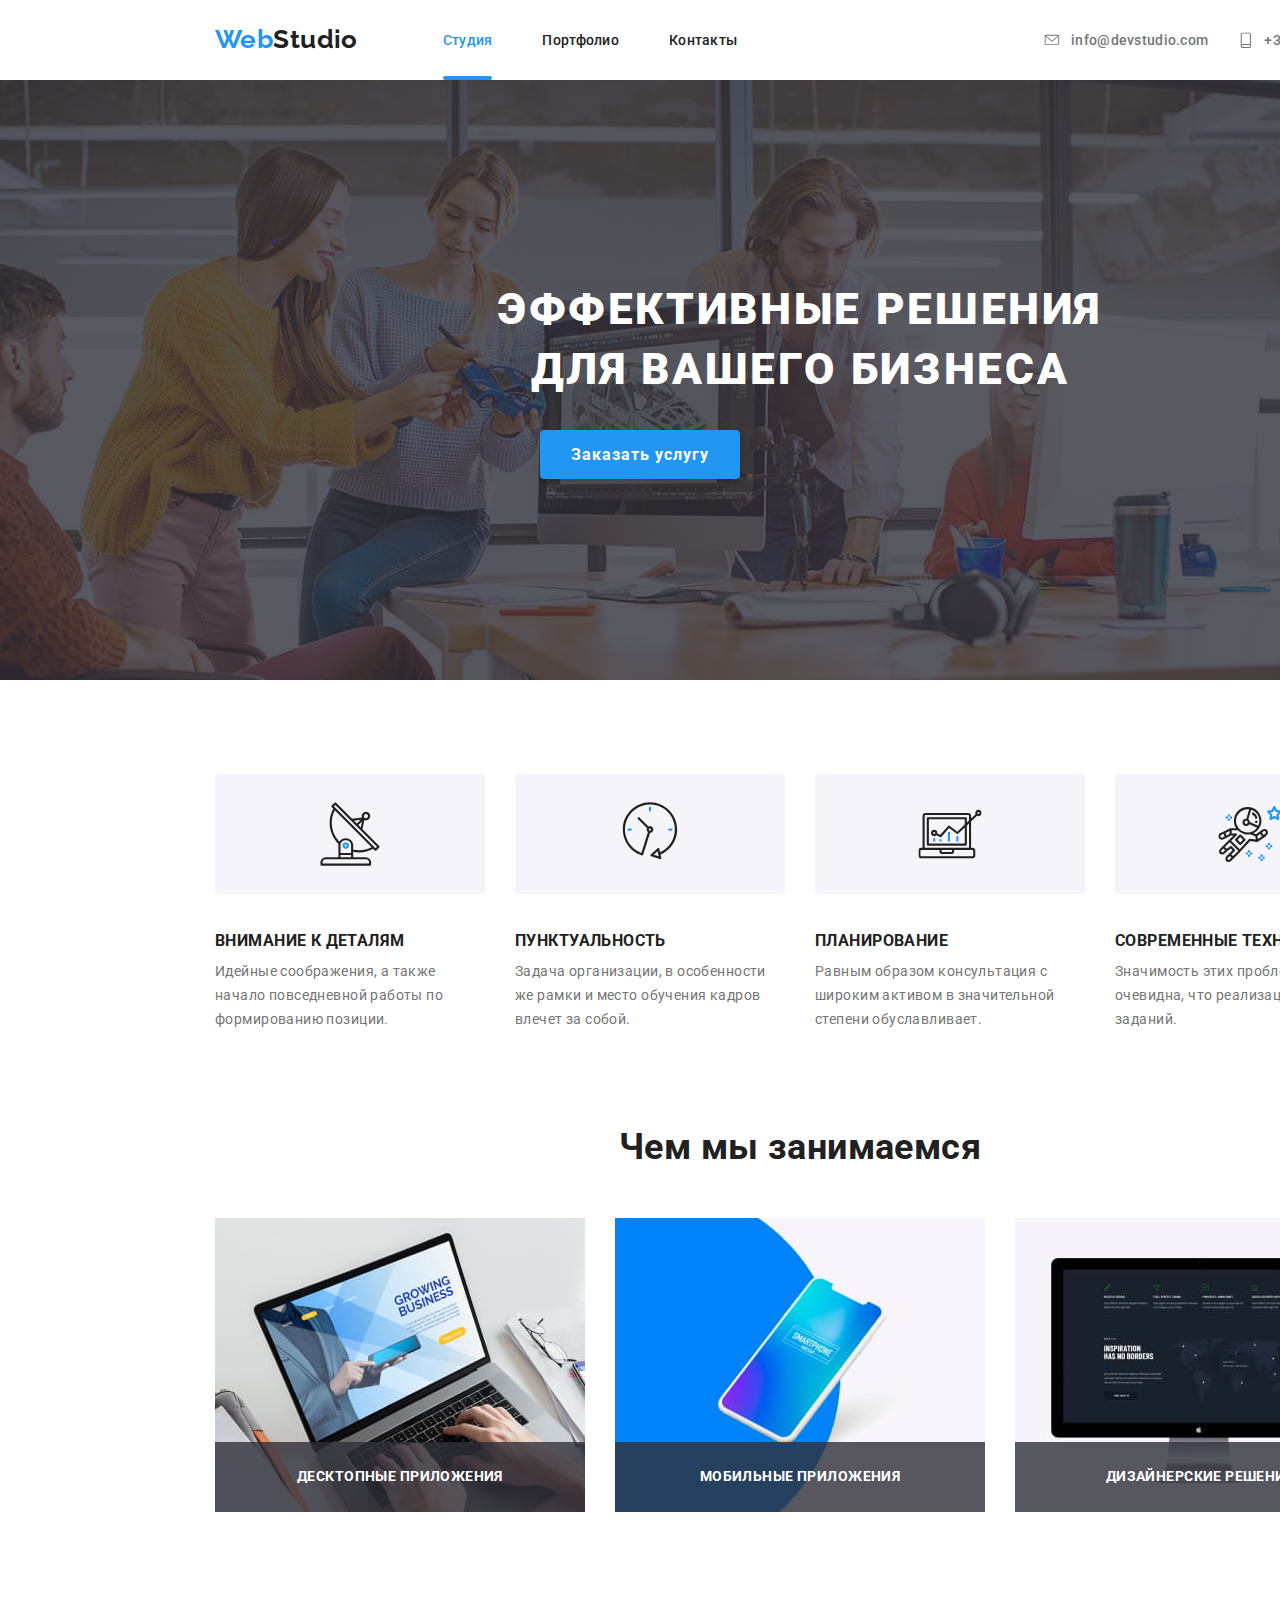
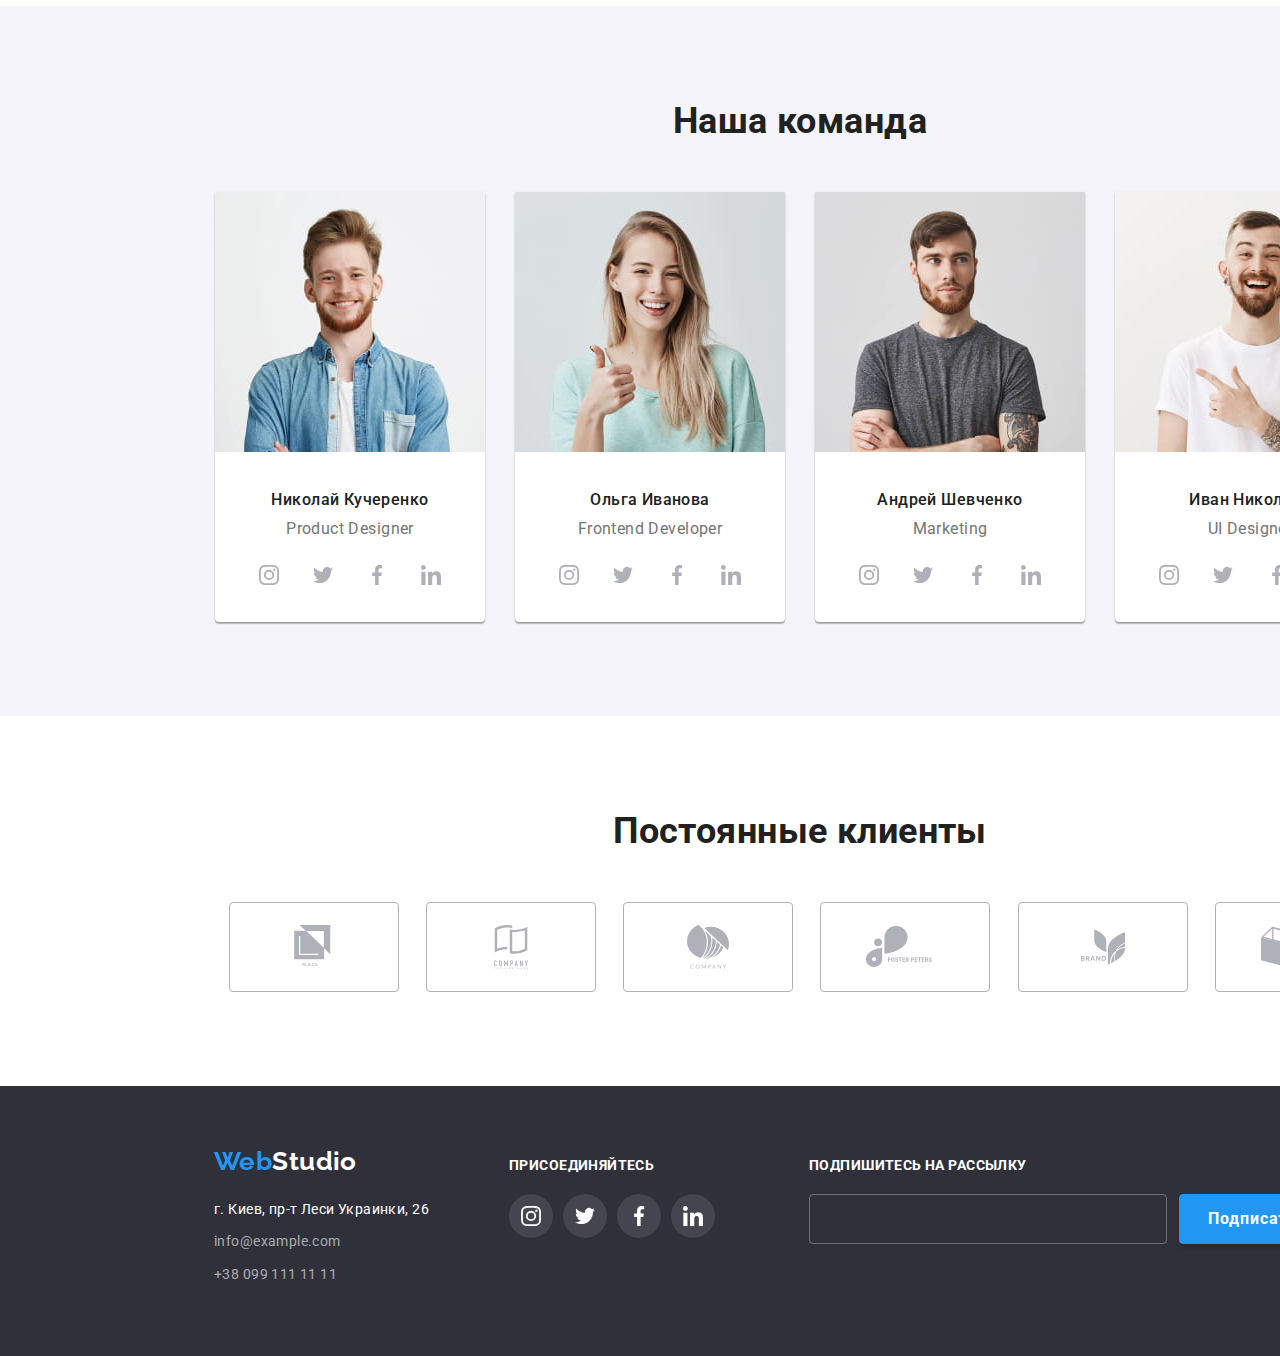
==== index.html @ ddf5b438 "Create files" ====
<!DOCTYPE html>
<html lang="ru">
  
  <head>
    <meta charset="UTF-8" />
    <meta name="viewport" content="width=device-width, initial-scale=1.0" />
    <meta name="description" content="Web development"/>
    <title>Студия</title>    
    <link href="https://fonts.googleapis.com/css2?family=Raleway:wght@400;700&family=Roboto:ital,wght@0,100;0,400;0,500;0,700;1,100;1,900&display=swap" rel="stylesheet"/> 
    <link rel="stylesheet" href="https://cdnjs.cloudflare.com/ajax/libs/modern-normalize/0.7.0/modern-normalize.min.css"/>
    <link rel="stylesheet" href="./css/styles.css"/>
  </head>
  
  <body>
    
    <!--шапка сайта-->
    <section class="section section-bott">

      <div class="conteiner head-cont">

        <header>

          <nav class="nav-flex">
            <a href="./index.html" class="logo link"><span class="web-color">Web</span>Studio</a>
            
            <ul class="nav list">
              <li class="item"><a href="./index.html" class="nav-link link current">Студия</a></li>
              <li class="item"><a href="./portfolio.html" class="nav-link link">Портфолио</a></li>
              <li class="item"><a href="./contacts.html" class="nav-link link">Контакты</a></li>
            </ul>
            
            <ul class="auth list">     

                <li class="item">                       
                  <a href="mailto:info@devstudio.com" class="auth-link link">
                    <svg class="icon-envelope" width="18px" height="16px">
                      <use href="./images/sprite.svg#icon-envelope"></use>
                    </svg> 
                    info@devstudio.com
                  </a>
                </li>
    
                <li class="item">                   
                  <a href="tel:380961111111" class="auth-link link">
                    <svg class="icon-smartphone" width="16px" height="16px">
                      <use href="./images/sprite.svg#icon-smartphone"></use>
                    </svg> 
                    +38 096 111 11 11
                  </a>
                </li>

            </ul>
          </nav>

        </header>

      </div>     
       
    </section>
    

    <!--main-->
    <main>

      <!--1st section Hero-->
      <section class="hero">

        <div class="overlay">
          <h1 class="hero-title">Эффективные решения для вашего бизнеса</h1>
          <!--нужно прописать ссылки переходов на страницы-->          
          <a href="" class="button primary">Заказать услугу</a>
          
          <!-- <img src="./images/header.jpg" alt="рабочий процесс" width="1600" height="600"> -->
        </div>
        
      </section>  

      <!--2nd section Features of work-->
      <section class="section">

        <div class="conteiner">

          <!--h2 is hidden on page-->
          <h2 class="seccion-title is-hidden">Особенности работы</h2>

          <ul class="features list">
            <li class="features-item">   
              <!-- <img class="features-img" src="./images/antenna1.svg" alt="антенна" width="70"> -->           
              <svg class="features-img" width="70">
                <use href="./images/sprite.svg#icon-antenna1"></use>
              </svg>
              <h3 class="title">Внимание к деталям</h3>
              <div class="">
                <p class="size">Идейные соображения, а также начало повседневной работы по формированию позиции.</p>
              </div>
            </li>
            
            <li class="features-item clock">    
              <!-- <img class="features-img" src="./images/clock1.svg" alt="часы" width="70"> -->          
               <svg class="features-img" width="70">
                <use href="./images/sprite.svg#icon-clock1"></use>
              </svg>
              <h3 class="title">Пунктуальность</h3>
              <p class="size">Задача организации, в особенности же рамки и место обучения кадров влечет за собой.</p>
            </li>

            <li class="features-item diagram">              
              <!-- <img class="features-img" src="./images/diagram1.svg" alt="диаграмма" width="70"> -->
              <svg class="features-img" width="70">
                <use href="./images/sprite.svg#icon-diagram1"></use>
              </svg>
              <h3 class="title">Планирование</h3>
              <p class="size">Равным образом консультация с широким активом в значительной степени обуславливает.</p>
            </li>

            <li class="features-item astronaut">              
              <!-- <img class="features-img" src="./images/astronaut1.svg" alt="астронавт" width="70"> -->
              <svg class="features-img" width="70">
                <use href="./images/sprite.svg#icon-astronaut1"></use>
              </svg>
              <h3 class="title">Современные технологии</h3>
              <p class="size">Значимость этих проблем настолько очевидна, что реализация плановых заданий.</p>
            </li>

          </ul>

        </div>
          
      </section>

      <!--3d section What are we doing -->
      <section class="section">

        <div class="conteiner">
          <h2 class="section-title">Чем мы занимаемся</h2>

          <!--нужно прописать ссылки переходов на страницы-->
          <ul class="scope list">
            <li class="scope-item scope-title"> 
              <img src="./images/desktop.jpg" alt="ноутбук" width="370"> 
              <div class="scope-title">Десктопные приложения</div> 
            </li>
            <li class="scope-item"> 
              <img src="./images/mobil.jpg" alt="смартфон" width="370">
              <div class="scope-title">Мобильные приложения</div> 
            </li>
            <li class="scope-item scope-title"> 
              <img src="./images/design.jpg" alt="монитор" width="370">
              <div class="scope-title">Дизайнерские решения</div>
            </li>
          </ul>
        </div>
                  
      </section>

      <!--4d section Our team -->
      <section class="section team-section">

        <div class="conteiner">
          <h2 class="section-title">Наша команда</h2>

          <ul class="team list">
            <li class="team-item"> 
              <img src="./images/nikolai.jpg" class="team-photo" alt="фото Николая" width="270">
              <h3 class="title">Николай Кучеренко</h3>
              <p class="profession">Product Designer</p>
              <!--нужно прописать ссылки переходов на соц. сети-->
              <ul class="social list">

                <li class="social-item">
                  <a href="" class="social-link" aria-label="ссылка на Instagram">
                    <svg width="20px" height="20px">
                      <use href="./images/sprite.svg#icon-instagram1"></use>
                    </svg>
                  </a>
                </li>
                <li class="social-item">
                  <a href="" class="social-link" aria-label="ссылка на Twitter">
                    <svg width="20px" height="20px">
                      <use href="./images/sprite.svg#icon-twitter1"></use>
                    </svg>
                  </a>
                </li>
                <li class="social-item">
                  <a href="" class="social-link" aria-label="ссылка на Facebook">
                    <svg width="20px" height="20px">
                      <use href="./images/sprite.svg#icon-facebook1"></use>
                    </svg>
                  </a>
                </li>
                <li class="social-item">
                  <a href="" class="social-link" aria-label="ссылка на Linkedin">
                    <svg width="20px" height="20px">
                      <use href="./images/sprite.svg#icon-linkedin1"></use>
                    </svg>
                  </a>
                </li> 

              </ul>            
            </li>
            
            <li class="team-item"> 
              <img src="./images/olga.jpg" class="team-photo" alt="фото Ольги" width="270">
              <h3 class="title">Ольга Иванова</h3>
              <p class="profession">Frontend Developer</p>
              <!--нужно прописать ссылки переходов на соц. сети-->
              <ul class="social list">

                <li class="social-item">
                  <a href="" class="social-link" aria-label="ссылка на Instagram">
                    <svg width="20px" height="20px">
                      <use href="./images/sprite.svg#icon-instagram1"></use>
                    </svg>
                  </a>
                </li>
                <li class="social-item">
                  <a href="" class="social-link" aria-label="ссылка на Twitter">
                    <svg width="20px" height="20px">
                      <use href="./images/sprite.svg#icon-twitter1"></use>
                    </svg>
                  </a>
                </li>
                <li class="social-item">
                  <a href="" class="social-link" aria-label="ссылка на Facebook">
                    <svg width="20px" height="20px">
                      <use href="./images/sprite.svg#icon-facebook1"></use>
                    </svg>
                  </a>
                </li>
                <li class="social-item">
                  <a href="" class="social-link" aria-label="ссылка на Linkedin">
                    <svg width="20px" height="20px">
                      <use href="./images/sprite.svg#icon-linkedin1"></use>
                    </svg>
                  </a>
                </li> 
                             
              </ul>                     
            </li>
  
            <li class="team-item"> 
              <img src="./images/andrei.jpg" class="team-photo" alt="фото Андрея" width="270">
              <h3 class="title">Андрей Шевченко</h3>
              <p class="profession">Marketing</p>
              <!--нужно прописать ссылки переходов на соц. сети-->
              <ul class="social list">

                <li class="social-item">
                  <a href="" class="social-link" aria-label="ссылка на Instagram">
                    <svg width="20px" height="20px">
                      <use href="./images/sprite.svg#icon-instagram1"></use>
                    </svg>
                  </a>
                </li>
                <li class="social-item">
                  <a href="" class="social-link" aria-label="ссылка на Twitter">
                    <svg width="20px" height="20px">
                      <use href="./images/sprite.svg#icon-twitter1"></use>
                    </svg>
                  </a>
                </li>
                <li class="social-item">
                  <a href="" class="social-link" aria-label="ссылка на Facebook">
                    <svg width="20px" height="20px">
                      <use href="./images/sprite.svg#icon-facebook1"></use>
                    </svg>
                  </a>
                </li>
                <li class="social-item">
                  <a href="" class="social-link" aria-label="ссылка на Linkedin">
                    <svg width="20px" height="20px">
                      <use href="./images/sprite.svg#icon-linkedin1"></use>
                    </svg>
                  </a>
                </li> 
                             
              </ul>                        
            </li>
  
            <li class="team-item"> 
              <img src="./images/ivan.jpg" class="team-photo" alt="фото Ивана" width="270">
              <h3 class="title">Иван Николаев</h3>
              <p class="profession">UI Designer</p>
              <!--нужно прописать ссылки переходов на соц. сети-->
              <ul class="social list">

                <li class="social-item">
                  <a href="" class="social-link" aria-label="ссылка на Instagram">
                    <svg width="20px" height="20px">
                      <use href="./images/sprite.svg#icon-instagram1"></use>
                    </svg>
                  </a>
                </li>
                <li class="social-item">
                  <a href="" class="social-link" aria-label="ссылка на Twitter">
                    <svg width="20px" height="20px">
                      <use href="./images/sprite.svg#icon-twitter1"></use>
                    </svg>
                  </a>
                </li>
                <li class="social-item">
                  <a href="" class="social-link" aria-label="ссылка на Facebook">
                    <svg width="20px" height="20px">
                      <use href="./images/sprite.svg#icon-facebook1"></use>
                    </svg>
                  </a>
                </li>
                <li class="social-item">
                  <a href="" class="social-link" aria-label="ссылка на Linkedin">
                    <svg width="20px" height="20px">
                      <use href="./images/sprite.svg#icon-linkedin1"></use>
                    </svg>
                  </a>
                </li> 
                             
              </ul>                      
            </li>
  
          </ul>
          
        </div>
        
      </section>

      <!--5th section Regular clients-->
      <section class="section section-top">

        <div class="conteiner">
          <h2 class="section-title">Постоянные клиенты</h2>
          <ul class="clients list">
            <!--нужно прописать ссылки переходов на сайты компаний-->
            <li class="clients-item">
              <a href="" >                
                <svg class="client-logo" width="50px" height="60px">
                  <use href="./images/sprite.svg#icon-client1"></use>
                </svg> 
              </a>
            </li>

            <li class="clients-item">
              <a href="" >                 
                <svg class="client-logo" width="50px" height="80px">
                  <use href="./images/sprite.svg#icon-client2"></use>
                </svg>
              </a>
            </li>

            <li class="clients-item">
              <a href="" >                 
                <svg class="client-logo" width="44px" height="48px">
                  <use href="./images/sprite.svg#icon-client3"></use>
                </svg>
              </a>
            </li>

            <li class="clients-item">
              <a href="" >                 
                <svg class="client-logo svg-size" width="125px" height="84px">
                  <use href="./images/sprite.svg#icon-client4"></use>
                </svg>
              </a>
            </li>

            <li class="clients-item">
              <a href="" >                 
                <svg class="client-logo" width="85px" height="75px">
                  <use href="./images/sprite.svg#icon-client5"></use>
                </svg>
              </a>
            </li>

            <li class="clients-item">
              <a href="" >                 
                <svg class="client-logo svg-size" width="120px" height="85px">
                  <use href="./images/sprite.svg#icon-client6"></use>
                </svg>
              </a>
            </li>

          </ul>

        </div>
        
      </section>
      
    </main>

    <!--Footer-->

    <section class="section section-footer">

      <div class="conteiner head-cont"> 

        <footer class="foot">

          <div class="logo-addr">
            <a href="./index.html" class="logo link"><span class="web-color">Web</span>Studio</a>
  
            <address> 
              <span class="addr">г. Киев, пр-т Леси Украинки, 26</span> <br>
              <a href="mailto:info@example.com" class="link">info@example.com</a> <br />
              <a href="tel:380991111111" class="link">+38 099 111 11 11</a>
            </address> 
          </div>
  
          <div>
            <b class="action-title">Присоединяйтесь</b>
            <!--нужно прописать ссылки переходов на соц. сети студии-->       
            <ul class="join list">         
              <li class="join-item">
                <a href="" class="social link" aria-label="ссылка на Instagram">
                  <svg width="20px" height="20px">                    
                    <use href="./images/sprite.svg#icon-instagram1"></use>                    
                  </svg>
                </a>
              </li>
              <li class="join-item">
                <a href="" class="link social" aria-label="ссылка на Twitter">
                  <svg width="20px" height="20px">                    
                    <use href="./images/sprite.svg#icon-twitter1"></use>                    
                  </svg>
                </a>
              </li>
              <li class="join-item">
                <a href="" class="link social" aria-label="ссылка на Facebook">
                  <svg width="20px" height="20px">                    
                    <use href="./images/sprite.svg#icon-facebook1"></use>                    
                  </svg>
                </a>
              </li>
              <li class="join-item">
                <a href="" class="link social" aria-label="ссылка на Linkedin">
                  <svg width="20px" height="20px">                    
                    <use href="./images/sprite.svg#icon-linkedin1"></use>                    
                  </svg>
                </a>
              </li>
            </ul>
          </div>
  
          <div class="sign">
            <b class="action-title">Подпишитесь на рассылку</b>
            <!--форма заполнения мейла-->            
            <div class="form-style">
              <span class="form"></span>
              <a href="" class="button secondary">Подписаться
                <svg class="button-plane" width="24px" height="24px">
                  <use href="./images/sprite.svg#icon-plane"></use>
                </svg>                
              </a>
            </div>
            
          </div>
  
        </footer>

      </div>      

    </section>
   
    <!-- <script src="./js/modal.js"></script> -->
  </body>

</html>
---- css/styles.css ----
/* цвет основного фона #FFFFFF */
/* вторичный цвет фона #F5F4FA */

/* цвет основного текста #757575 */
/* вторичный цвет текста #212121 */

/* белый #FFFFFF */
/* акцент #2196F3 */

:root {
    --primary-white-color: #FFFFFF;
    --secondary-bg-color: #F5F4FA;
    --bg-color: #2F303A;
    --title-text-color: #212121;
    --primary-text-color: #757575;
    --accent-color: #2196F3;
    --border-color: #AFB1B8;
    --cubic: cubic-bezier(0.4, 0, 0.2, 1);
}

/* подключен modern-normalize.css */
/* html {
    box-sizing: border-box;    
}

*, 
*::before, 
*::after {
    box-sizing: inherit;
} */

body {
    margin: 0;   

    background-color: var(--primary-white-color);
    color: var(--primary-text-color);

    font-family: Roboto, sans-serif;
    font-size: 14px;
    line-height: 1.7;
    letter-spacing: 0.03em;

    /* outline: 1px solid orange; */
}

/* Утилиты: сброс стилей */
.list {
    padding: 0;
    margin: 0;

    list-style: none;    
}

.link {
    text-decoration-line: none;    
}

.is-hidden {
    /* display: none; */
    position: absolute;
    width: 1px;
    height: 1px;
    margin: -1px;
    border: 0;
    padding: 0;
    clip: rect(0 0 0 0);
    overflow: hidden;
}

.size {
    padding: 0;
    margin: 0;
}

/* section */
.section {
    min-width: 1600px;
    margin-top: 0;
    margin-bottom: 0;

    padding-bottom: 94px; 
    
    margin-left: auto;
    margin-right: auto;
     
    /* background-color: lightblue; */
}

.section-bott {
    padding-bottom: 0; 
}

.section-top {
    padding-top: 94px;
}

.section .section-title {     
    margin-top: 0;
    margin-left: auto;
    margin-right: auto;
    margin-bottom: 50px;
       
    color: var(--title-text-color);

    font-weight: 700;
    font-size: 36px;
    line-height: 1.17;
    text-align: center;      
}

.conteiner {    
    margin-top: 0;
    margin-bottom: 0;
    margin-left: auto;
    margin-right: auto;  
   
    /* padding-left: 20px;
    padding-right: 20px; */
     
    width: 1170px;
    
    /* outline: 1px solid crimson; */
}

.head-cont {
    width: 1600px;
}

/* шапка сайта */

/* логотип */

.logo {
    color: var(--title-text-color);
    font-family: Raleway, sans-serif;
  
    font-weight: 700;
    font-size: 26px;
    line-height: 1.2;    
    /* cursor: pointer; */
}
.web-color {
    color: var(--accent-color);
}

/* .logo:hover,
.logo:focus {
    color: var(--accent-color);
} */

/* навигация nav */

.nav-flex {
    display: flex;
    
    margin-left: 215px;
    margin-right: 215px;

    align-items: center;
}

.nav {
    display: flex;  
    margin-left: 85px;  
}

.nav .item + .item {
    margin-left: 50px;
}

.nav .nav-link {
    display: block;     
    padding-top: 32px;
    padding-bottom: 32px;

    font-weight: 500;    
    line-height: 1.143;
    letter-spacing: 0.02em;

    color: var(--title-text-color);
    transition: color 250ms var(--cubic);

    /* cursor: pointer; */

    /* background: #2196F3; */
}

.nav .nav-link:hover, 
.nav .nav-link:focus {
    color: var(--accent-color);
}

.nav .nav-link.current {
    position: relative;

    color: var(--accent-color);
}

.nav-link.current::after {    
    position: absolute;
    content: "";
    
    bottom: 0;
    left: 0;
    
    width: 100%;
    height: 4px;
    background: var(--accent-color);
    border-radius: 2px;
}

/* навигация nav */

.auth {
    display: flex;    
    margin-left: auto;
}

.auth .item + .item {
    margin-left: 30px;
}

.auth .auth-link {
    display: inline-flex;  
    padding-top: 32px;
    padding-bottom: 32px;

    font-weight: 500;    
    line-height: 1.142;
    letter-spacing: 0.02em;

    align-items: center;
    color: var(--primary-text-color);
    transition: color 250ms var(--cubic);

    /* cursor: pointer; */
}

.auth .auth-link:hover, 
.auth .auth-link:focus {
    color: var(--accent-color);
}

/* оформление через before */

/* .auth .auth-link::before {        
    content: "";   
 
    margin-right: 10px;     */
    /* background-color: red; */
    /* background-size: contain;
    background-repeat: no-repeat;
    background-position: center;   
} */
 
/* .auth .envelope::before {
    background-image: url(../images/envelope.svg);
    width: 16px;
    height: 11.2px;
} */

/* .auth .smartphone::before {
    background-image: url(../images/smartphone.svg);
    width: 10px;
    height: 14.94px;
} */

.icon-envelope,
.icon-smartphone {
    margin-right: 10px;
    padding: 0;

    fill: currentColor;
    /* fill="#757575" */       
}

.icon-envelope:hover,
.icon-envelope:focus
.icon-smartphone:hover,
.icon-smartphone:focus {
    fill: var(--accent-color);    
}

/* main */

/* hero  оформляем потом */
.hero {
    margin-top: 0;
    margin-bottom: 94px;   
    margin-left: auto;
    margin-right: auto;

    max-width: 1600px;
    /* height: 600px;  */
    
    text-align: center;

    /* outline: 1px solid crimson; */
}

.overlay {
    margin-top: 0;
    margin-bottom: 0px;   
    margin-left: auto;
    margin-right: auto;

    max-width: 1600px;
    height: 600px; 
    
    background: var(--secondary-bg-color);
    background-image: 
    linear-gradient(to right, rgba(47, 48, 58, 0.8), rgba(47, 48, 58, 0.8)),
    url("../images/header.jpg");
    background-position: center;
    background-repeat: no-repeat;
    background-size: cover;
}

.hero-title {
    display: inline-block;
    margin: 200px 452px 30px 452px;
       
    width: 696px;
       
    /* заменить цвет после фона */
    color: var(--primary-white-color);

    font-family: Roboto, sans-serif;
    font-weight: 900;
    font-size: 44px;
    line-height: 1.36;    
    text-align: center;
    letter-spacing: 0.06em;
    text-transform: uppercase;
}

/* закос ссылки под button */

.button {
    display: inline-flex;    

    min-width: 200px;  
   
    border: 1px solid transparent;
    border-color: var(--accent-color);   
    border-radius: 4px;     
    
    background-color: var(--accent-color);
    box-shadow: 0px 4px 4px rgba(0, 0, 0, 0.15);
    color: var(--primary-white-color);    
    
    font-weight: 700;
    font-size: 16px;
    line-height: 1,88;    
    letter-spacing: 0.06em;

    text-decoration: none;
    text-align: center;
    justify-content: center;

    cursor: pointer;
    transition: border-color 250ms var(--cubic);
}

.button:hover,
.button:focus {
    border-color: var(--primary-white-color);
}

.button.primary {    
    padding: 10px 30px;
    margin-bottom: 200px;    
}

.button.secondary {      
    padding: 10px;
    margin-bottom: 94px;    
}

/* значок в кнопке хедера */
/* .item.button-icon::before {
    display: f;
    
    height: 13px;
    width: 13px;
           
    margin-right: 10px;
    vertical-align: middle;

    background-color: var(--accent-color);
} */

/* 2nd section Features of work */

.features {
    display: flex;
    flex-wrap: wrap;
}

.features .features-item {      
    width: calc((100% - 3 * 30px) / 4);

    margin-top: 0;
    margin-bottom: 0;    
    margin-right: 30px;
}

.features .features-item:last-child {
    margin-right: 0;
}

.features .title {    
    margin-top: 0;
    margin-bottom: 10px;
    
    font-weight: 700;    
    line-height: 1.14;  
    
    color: var(--title-text-color);
     
    text-transform: uppercase;
}

/* первый вариант - на удаление */
.features .features-img {  
   
    width: 270px;
    height: 120px;

    border: 1px solid var(--secondary-bg-color);
    border-radius: 4px;
    background: var(--secondary-bg-color);

    padding: 25px 102.34px;
    margin-bottom: 30px;    
}


/* второй вариант через before - на удаление */

/* .features-item::before {
    display: block;
    content: "";    
    
    margin-bottom: 30px;

    height: 120px;
    border: 1px solid var(--secondary-bg-color);
    border-radius: 4px;
    background: var(--secondary-bg-color);
    
    background-size: 70px;
    background-repeat: no-repeat;
    background-position: center;
} */

/* .features-item.antenna::before {
    background-image: url(../images/antenna1.svg);   
} */

.features-item.clock::before {
    background-image: url(../images/clock1.svg);
}

.features-item.diagram::before {
    background-image: url(../images/diagram1.svg);
}

.features-item.astronaut::before {
    background-image: url(../images/astronaut1.svg);
}

/* .features .features-item:hover {
    background-color: var(--accent-color);
} */

/* 3d section What are we doing */

/* доработать наложение заголовков на картинки */

.scope {
    display: flex;
    flex-wrap: wrap;    
}

.scope .scope-item {
    display: flex;
    position: relative;
    /* width: 370px;     */
    width: calc((100% - 60px) / 3);
   
    margin-right: 30px;
    margin-bottom: 30px;
    
    /* background: coral; */
}

.scope .scope-item:nth-child(3n) {
    margin-right: 0;
}

.scope .scope-item:nth-last-child(-n + 3) {
    margin-bottom: 0;
}

/* доработать отступы */
.scope-item .scope-title {
    display: flex;
    position: absolute;
    left: 0;
    bottom: 0;   

    margin: 0;
    padding-top: 27px;
    padding-bottom: 27px;    
    width: 370px;
    justify-content: center;
    /* height: 70px;  */
        
    background-color: rgba(47, 48, 58, 0.8);
    
    color: var(--primary-white-color);

    font-weight: 700;    
    line-height: 1.14;    
    text-transform: uppercase;   
}

 /* transform: translate(-10% -10%); */

/* 4d section Our team */

.team-section {
    padding-top: 94px;
    padding-bottom: 94px;
  
    background-color: var(--secondary-bg-color);
}

.team {
    display: flex;
    flex-wrap: wrap;
}

.team .team-item {   
    width: calc((100% - 90px) / 4);
   
    margin-right: 30px;
    margin-bottom: 30px;
    
    background: var(--primary-white-color);
    box-shadow: 0px 1px 3px rgba(0, 0, 0, 0.12), 0px 1px 1px rgba(0, 0, 0, 0.14), 0px 2px 1px rgba(0, 0, 0, 0.2);
    border-radius: 0px 0px 4px 4px;
    /* background: orange; */
}

.team .team-item:nth-child(4n) {
    margin-right: 0;
}

.team .team-item:nth-last-child(-n + 4) {
    margin-bottom: 0;
}

.team-photo {
    display: inline-block;
    margin-top: 0;
    margin-bottom: 30px;
}

.team .title {
    display: block;
    margin-top: 0;
    margin-bottom: 10px;

    color: var(--title-text-color);

    font-weight: 500;
    font-size: 16px;
    line-height: 1.2;
    text-align: center;
}

.team .profession {
    display: block;
    margin-top: 0;
    margin-bottom: 16px;

    color: var(--primary-text-color);
    
    font-size: 16px;
    line-height: 1.2;
    text-align: center;
}

.team .social {
    display: flex;
    flex-wrap: wrap;

    margin-left: 32px;
    margin-right: 32px;
    margin-bottom: 24px;
}

.team .social-item {
    width: calc((100% - 30px) / 4);
    /* height: 44px; */

    margin-right: 10px;    
        
    text-align: center;
    /* background: teal; */
}

.team .social-item:nth-child(4n) {
    margin-right: 0;
}

/* .team .social-item:nth-last-child(-n + 4) {
    margin-bottom: 0;
} */

/* замена на значки соц сетей*/

/* .team .social-link {   
    font-size: 8px;     
    color: var(--primary-text-color);
        
    text-decoration-line: none;    
} */

.team .social-link {
    display: block;
    /* content: "";  */
    
    padding: 11px;
    
    width: 44px;
    height: 44px;
    /* border: 1px solid var(--secondary-bg-color); */
    border-radius: 50%;
    background-color: var(--primary-white-color);
    
    /* background-size: 20px; */
    background-repeat: no-repeat;
    background-position: center;  
   
    fill: #afb1b8;
    
    transition: fill 250ms var(--cubic), background-color 250ms var(--cubic);

    /* cursor: pointer; */
}

.team .social-link:hover, 
.team .social-link:focus {
    background-color: var(--accent-color);    
    fill: var(--primary-white-color);
}

/* сделано через беграунд - на удаление */
/* .social-link.instagram {
    background-image: url(../images/instagram1.svg);   
} */

/* .social-link.twitter {
    background-image: url(../images/twitter1.svg);
} */

/* .social-link.facebook {
    background-image: url(../images/facebook1.svg);
} */

/* .social-link.linkedin {
    background-image: url(../images/linkedin1.svg);
} */

/* 5d section Clients */
/* НЕ РАБОТАЕТ ХОВЕР */

.clients {
    display: flex;
    flex-wrap: wrap;
}

.clients .clients-item {
    width: calc((100% - 150px) / 6);
    height: 90px;

    margin-right: auto;
    margin-left: auto;

    /* border: 1px solid #AFB1B8; */
    /* border-radius: 4px; */
    
    /* text-align: center; */
    /* background: teal; */
}

.clients .clients-item:nth-child(6n) {
    margin-right: 0;
}

.clients .clients-item:nth-last-child(-n + 6) {
    margin-bottom: 0;
}

.client-logo {
    display: block;
    width: 170px;
    height: 90px;

    padding-top: 22px;
    padding-bottom: 22px;
    
    /* text-align: center;     */
    
    border: 1px solid var(--border-color);
    border-radius: 4px;

    fill: #afb1b8;
    transition: border-color 250ms var(--cubic), fill 250ms var(--cubic);

    /* cursor: pointer; */
}

.client-logo:hover,
.client-logo:focus {
    fill: var(--accent-color);
    border-color: var(--accent-color);
}

.svg-size {
    padding: 5px;    
}

/* footer */

.section-footer {   
    padding-top: 0;
    padding-bottom: 0;

    background-color: #2F303A;
}

.foot {
    display: flex;

    color: var(--primary-white-color);
}

.logo-addr {
    display: block;
   
    margin-top: 60px;
    margin-bottom: 60px;
    margin-left: 214px;
    margin-right: 80px;
}

.logo-addr .logo {
    display: inline-block;
    margin-top: 0;
    margin-bottom: 20px;

    color: var(--primary-white-color);
}

.addr {
    display: inline-block;
    margin-top: 0;
    margin-bottom: 9px;
    font-style: normal;
    /* text-decoration: none;     */
}

address > a {
    display: inline-block;
    margin-top: 0;
    margin-bottom: 9px;
    color: rgba(255, 255, 255, 0.6);
    font-style: normal;
}

.action-title {
    display: block;
    margin-top: 72px;
    margin-bottom: 20px;
    /* margin-right: 152px; */

    font-weight: 700;    
    line-height: 1.14;    
    text-transform: uppercase;
}

.join {
    display: flex;
    flex-wrap: wrap;
    
    margin-right: 94px;
}

.join .join-item {
    width: calc((100% - 30px) / 4);
    
    margin-right: 10px;
    
    text-align: center;
    color: var(--primary-white-color);
    /* background: teal; */
}

.join .join-item:nth-child(4n) {
    margin-right: 0;
}

.join .join-item:nth-last-child(-n + 4) {
    margin-bottom: 0;
}

/* .join .join-item:hover,
.join .join-item:focus {
    color: var(--accent-color);
} */

/* .join .social::before {
    display: block;
    content: ""; 
     */
    /* margin-bottom: 24px; */
    /* width: 44px;
    height: 44px;
    border-radius: 50%;
    background: rgba(255, 255, 255, 0.1);
    
    background-size: 20px;
    background-repeat: no-repeat;
    background-position: center;
} */

/* .social.instagram::before {
    background-image: url(../images/instagram2.svg);   
} */

/* .social.twitter::before {
    background-image: url(../images/twitter2.svg);
} */

/* .social.facebook::before {
    background-image: url(../images/facebook2.svg);  
    background-size: 10px;  
} */

/* .social.linkedin::before {
    background-image: url(../images/linkedin2.svg);
} */

.join .social {
    display: block;
      
    width: 44px;
    height: 44px;   
      
    padding: 12px;
    
    border-radius: 50%;
    background: rgba(255, 255, 255, 0.1);    
    
    background-repeat: no-repeat;
    background-position: center;  
   
    fill: var(--primary-white-color);
    transition: background-color 250ms var(--cubic);

    /* cursor: pointer; */
}

.join .social:hover, 
.join .social:focus {
    background: var(--accent-color);      
}

/* .action-link a {
    color: var(--primary-white-color);
} */

/* .action-link a:hover,
.action-link a:focus {
    color: var(--accent-color);
} */

.form-style {
    display: flex;
}

.sign .form {
    display: block;
    width: 358px;
    height: 50px;
    border: 1px solid rgba(255, 255, 255, 0.3);
    border-radius: 4px;

    margin-top: 0;
    margin-bottom: 94px;
    margin-right: 12px;

}

.button-plane {    
    margin-left: 10px;
    fill: var(--primary-white-color);
}

/* старница Портфолио */

/* секция Наши работы */

.menu {
    display: flex;
    flex-wrap: wrap;

    margin-left: 280px;
    margin-right: 279px;
    margin-bottom: 50px;

    align-items: center;
}

.menu .menu-item {
    /* width: calc((100% - 32px) / 5); */

    padding: 0;
    margin-right: 8px;
    margin-bottom: 8px;
    /* background: coral; */

    text-align: center;
}

.menu .menu-item:nth-child(5n) {
    margin-right: 0;
}

.menu .menu-item:nth-last-child(-n + 5) {
    margin-bottom: 0;
}

.real-button {
    /* margin: 8px; */
    padding: 6px 22px 6px 22px; 
    border: none;
   
    background-color: var(--secondary-bg-color);
    color: var(--title-text-color);
    border-radius: 4px;
        
    font-weight: 500;
    font-size: 16px;
    line-height: 1.62;
    /* text-align: center; */
    
    /* background: teal; */
    box-shadow: none; 

    cursor: pointer;
    transition: background-color 250ms var(--cubic), color 250ms var(--cubic),
    box-shadow 250ms var(--cubic);
}

.real-button:hover,
.real-button:focus {
    background-color: var(--accent-color);
    color: var(--primary-white-color);

    box-shadow: 0px 3px 1px rgba(0, 0, 0, 0.1), 0px 1px 2px rgba(0, 0, 0, 0.08), 0px 2px 2px rgba(0, 0, 0, 0.12);
}

.work {
    display: flex;
    flex-wrap: wrap;
}

.work .work-item {  
    width: calc((100% - 60px) / 3);
    margin-right: 30px;
    margin-bottom: 30px;

    background: var(--primary-white-color);
    border: 1px solid #EEEEEE;
    /* background: coral; */

    /* cursor: pointer; */
    overflow: hidden;

    box-shadow: none;
    transition: box-shadow 250ms var(--cubic);
}

.work .work-item:nth-child(3n) {
    margin-right: 0;
}

.work .work-item:nth-last-child(-n + 3) {
    margin-bottom: 0;
}

.work-item:hover,
.work-item:focus {
    box-shadow: 0px 1px 1px rgba(0, 0, 0, 0.12), 0px 4px 4px rgba(0, 0, 0, 0.06), 1px 4px 6px rgba(0, 0, 0, 0.16);
}

/* альтернатива */
/* .work .work-item:not(:nth-child(3n)) {
    margin-right: 30px;   
} */

/* .work .work-item:not(:nth-last-child(-n + 3)) {
    margin-bottom: 30px;
} */

.work-img {
    position: relative;
    display: block;
    margin-top: 0;    

    overflow: hidden;
}

.work-img::before {
    display: block;
    content: "";       
   
    height: 294px;    
   
    background-repeat: no-repeat;
    background-position: center;      
}

.work-img.tehno::before {
    background-image: url(../images/tehno.jpg);   
}

.work-img.poster::before {
    background-image: url(../images/poster.jpg);   
}

.work-img.seafood::before {
    background-image: url(../images/seafood.jpg);   
}

.work-img.headphones::before {
    background-image: url(../images/headphones.jpg);   
}

.work-img.boxes::before {
    background-image: url(../images/boxes.jpg);   
}

.work-img.monitor::before {
    background-image: url(../images/monitor.jpg);   
}

.work-img.magazine::before {
    background-image: url(../images/magazine.jpg);   
}

.work-img.label::before {
    background-image: url(../images/label.jpg);   
}

.work-img.growing::before {
    background-image: url(../images/growing.jpg);   
}

.work .work-title {
    display: block;
    padding: 20px 24px 4px 24px;
    margin: 0;
    /* margin-top: 0;
    margin-bottom: 4px;
    margin-left: 24px;
    margin-right: 24px; */
    
    color: var(--title-text-color);

    font-weight: 700;
    font-size: 18px;
    line-height: 2;
    letter-spacing: 0.06em;    
}

.work .work-type {
    display: block;
    padding: 0px 24px 20px 24px;
    margin: 0;
    /* margin-top: 0;
    margin-bottom: 20px;
    margin-left: 24px;
    margin-right: 24px; */
    
    color: var(--primary-text-color);

    font-size: 16px;
    line-height: 1.8;
}

.work .work-text {   
    /* display: flex; */
    margin-top: 0;
    margin-bottom: 0;
    padding: 63px 24px;

    color: var(--primary-white-color);
    
    font-size: 18px;
    line-height: 1.5;
}

.backdrop {
    position: absolute;
    top: 0;
    left: 0;
    opacity: 0;    

    width: 100%;
    height: 295px;
    background-color: rgba(33, 150, 243, 0.9);

    transform: translateY(150%);
    transition: transform 250ms var(--cubic);   
}

/* при ховере на итем срабатывает, а при фокусе на итем нет, поэтому фокус - на ссылку */
.work-item:hover .backdrop,
.work-item a:focus .backdrop {
    opacity: 1;
    transform: translateY(0);    
}

/* .backdrop.is-hidden {
    opacity: 0;
    pointer-events: none;
} */
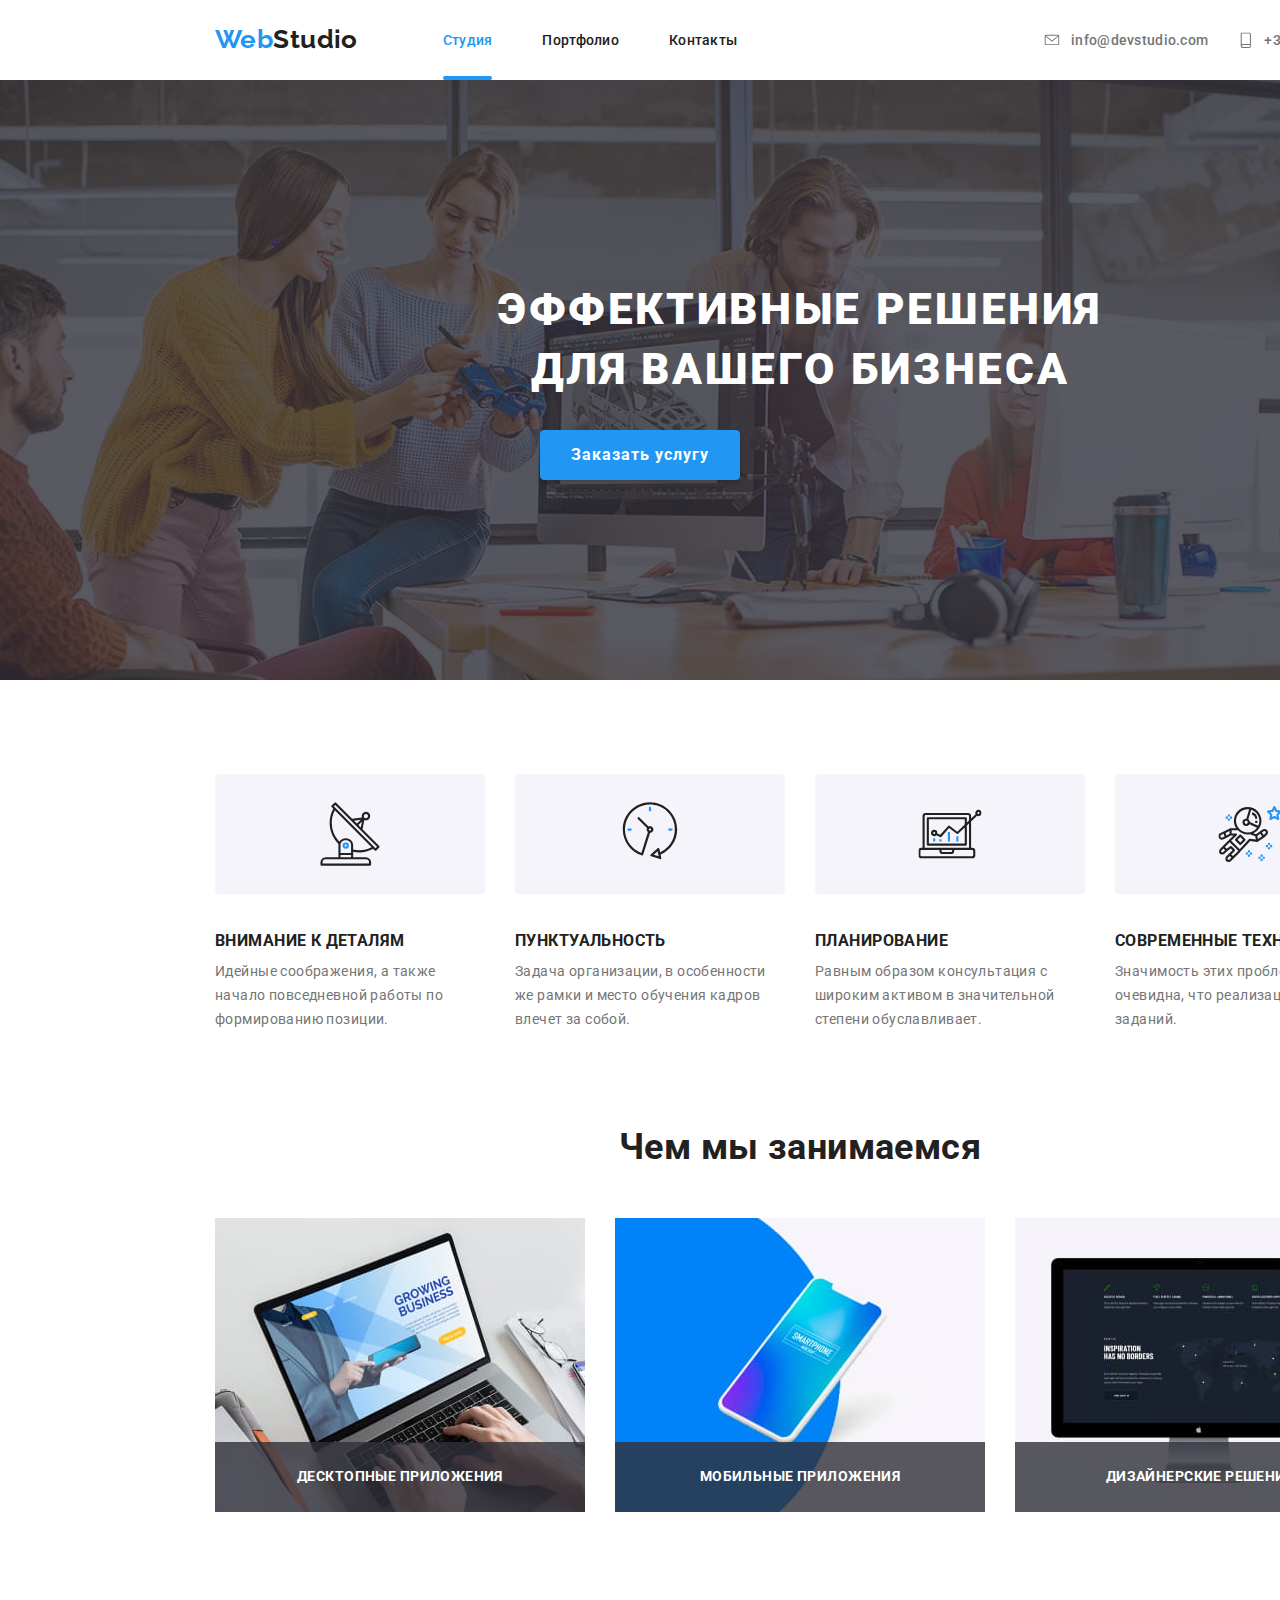
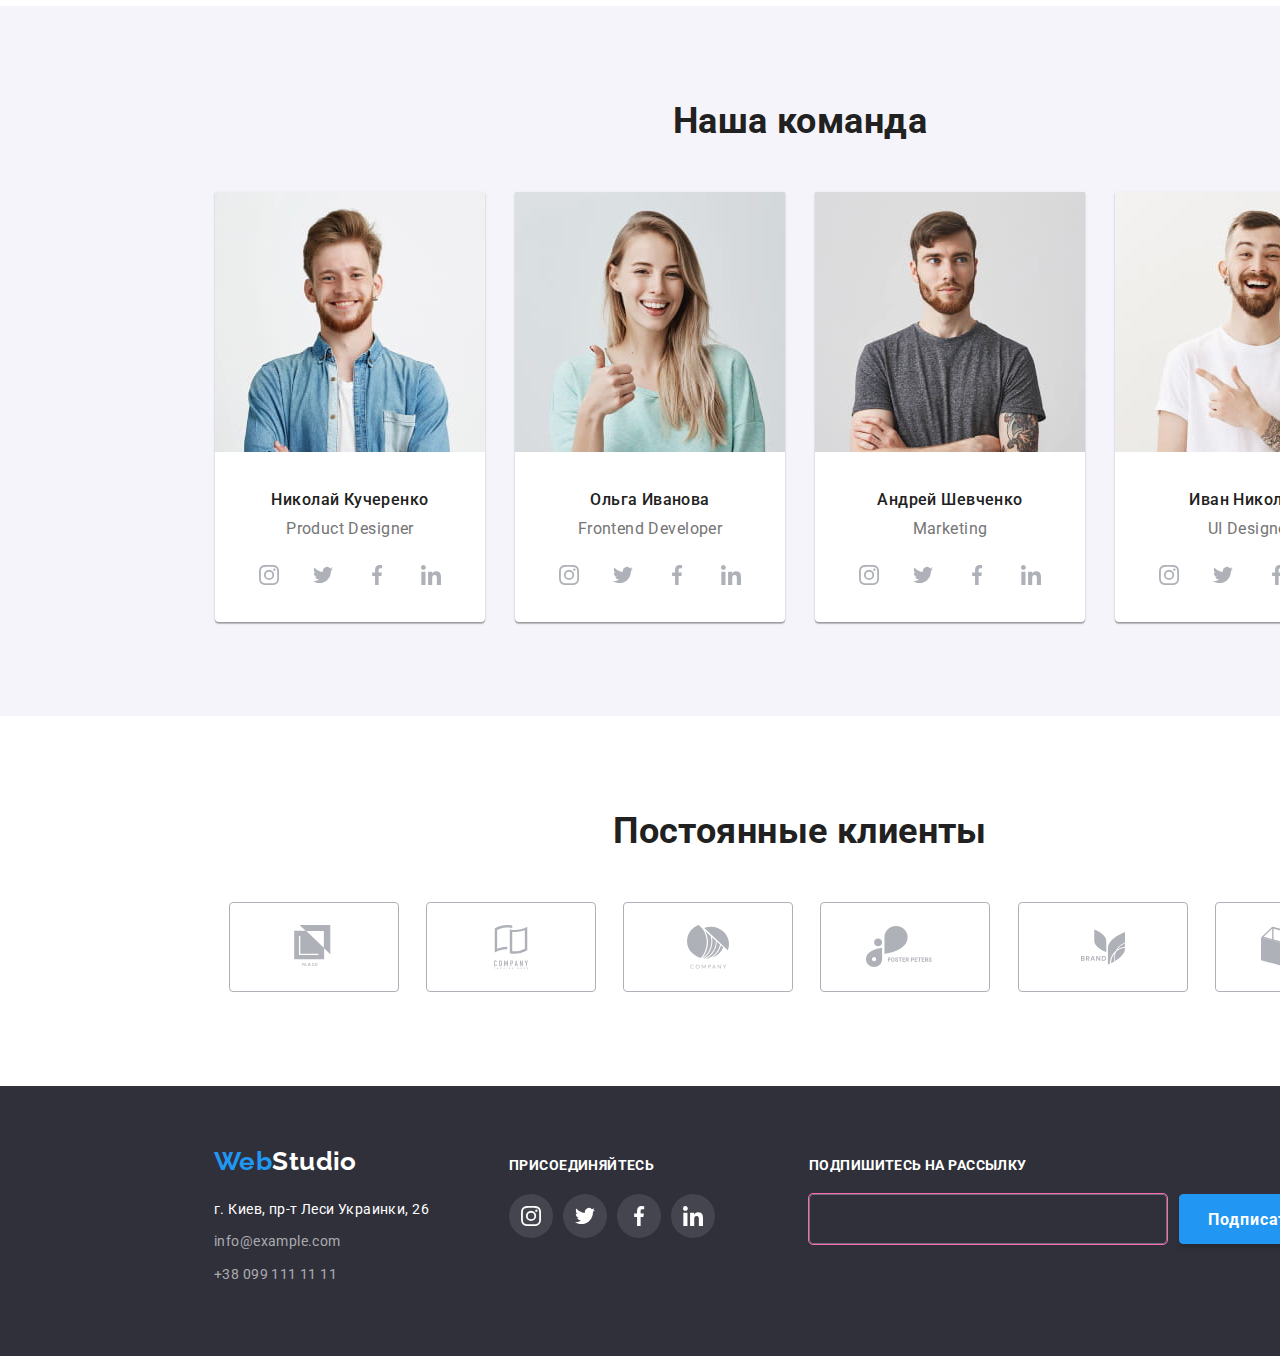
==== commit a779ae02: "Update" ====
--- a/index.html
+++ b/index.html
@@ -68,7 +68,44 @@
         <div class="overlay">
           <h1 class="hero-title">Эффективные решения для вашего бизнеса</h1>
           <!--нужно прописать ссылки переходов на страницы-->          
-          <a href="" class="button primary">Заказать услугу</a>
+          <!-- <a href="" class="button primary" data-modal-open>Заказать услугу</a> -->
+          
+          <button class="button primary" data-modal-open>Заказать услугу</button>
+          
+          <div class="backdrop is-hidden" data-modal>
+            <div class="modal">
+              <button data-modal-close>Закрыть</button>
+              <h2 class="modal-title">Оставьте свои данные, мы вам перезвоним</h2>
+
+              <form class="form" action="">
+
+                <div class="form-field">
+                  <input type="text" name="user-name" id="name" placeholder="Имя" autofocus />
+                </div>
+
+                <div class="form-field">
+                  <input type="tel" name="user-tel" id="tel" placeholder="Телефон"/>
+                </div>
+
+                <div class="form-field">
+                  <input type="email" name="user-mail" id="mail" placeholder="Почта" autocomplete="on"/>
+                </div>
+
+                <div class="form-field">                  
+                  <textarea name="comment" id="comment" cols="30" rows="2" placeholder="Комментарии"></textarea> 
+                </div>
+
+                <div class="form-field"> 
+                  <input type="checkbox" name="policy" id="policy">
+                  <label for="policy">Соглашаюсь с рассылкой и принимаю 
+                    <a href="">Условия договора</a> 
+                  </label> 
+                </div>
+
+              </form>
+
+            </div>
+          </div>
           
           <!-- <img src="./images/header.jpg" alt="рабочий процесс" width="1600" height="600"> -->
         </div>
@@ -458,7 +495,7 @@
 
     </section>
    
-    <!-- <script src="./js/modal.js"></script> -->
+    <script src="./js/modal.js"></script>
   </body>
 
 </html>
--- a/css/styles.css
+++ b/css/styles.css
@@ -314,6 +314,7 @@
     background-position: center;
     background-repeat: no-repeat;
     background-size: cover;
+    /* z-index: 1; */
 }
 
 .hero-title {
@@ -339,7 +340,10 @@
 .button {
     display: inline-flex;    
 
+    /* padding: 0;
+    margin: 0; */
     min-width: 200px;  
+    /* height: 50px; */
    
     border: 1px solid transparent;
     border-color: var(--accent-color);   
@@ -351,24 +355,26 @@
     
     font-weight: 700;
     font-size: 16px;
-    line-height: 1,88;    
+    line-height: 1,87;    
     letter-spacing: 0.06em;
 
     text-decoration: none;
     text-align: center;
+    align-items: center;
     justify-content: center;
 
     cursor: pointer;
-    transition: border-color 250ms var(--cubic);
+    transform: scale(1);
+    transition: transform 250ms var(--cubic);
 }
 
 .button:hover,
-.button:focus {
-    border-color: var(--primary-white-color);
+.button:focus {    
+    transform: scale(1.02);
 }
 
 .button.primary {    
-    padding: 10px 30px;
+    padding: 15px 30px;
     margin-bottom: 200px;    
 }
 
@@ -402,7 +408,7 @@
 
     margin-top: 0;
     margin-bottom: 0;    
-    margin-right: 30px;
+    margin-right: 30px;    
 }
 
 .features .features-item:last-child {
@@ -493,6 +499,7 @@
     margin-bottom: 30px;
     
     /* background: coral; */
+    z-index: 1;
 }
 
 .scope .scope-item:nth-child(3n) {
@@ -523,7 +530,8 @@
 
     font-weight: 700;    
     line-height: 1.14;    
-    text-transform: uppercase;   
+    text-transform: uppercase;  
+    z-index: 1; 
 }
 
  /* transform: translate(-10% -10%); */
@@ -1116,7 +1124,7 @@
     line-height: 1.5;
 }
 
-.backdrop {
+.splash {
     position: absolute;
     top: 0;
     left: 0;
@@ -1131,15 +1139,87 @@
 }
 
 /* при ховере на итем срабатывает, а при фокусе на итем нет, поэтому фокус - на ссылку */
-.work-item:hover .backdrop,
-.work-item a:focus .backdrop {
+.work-item:hover .splash,
+.work-item a:focus .splash {
     opacity: 1;
     transform: translateY(0);    
 }
 
-/* .backdrop.is-hidden {
+.backdrop {    
+    position: fixed;
+    top: 0;
+    left: 0;
+
+    width: 100%;
+    height: 100%;
+
+    background-color:rgba(0, 0, 0, 0.2);
+    z-index: 2;
+}
+
+.backdrop.is-hidden {
     opacity: 0;
     pointer-events: none;
-} */
-
-
+}
+
+.modal {
+    position: absolute;
+    top: calc(50% + 15px);
+    left: 50%;
+    transform: translate(-50%, -50%);
+
+    width: 528px;
+    height: 581px;
+    padding: 40px;
+
+    box-shadow: 0px 1px 3px rgba(0, 0, 0, 0.12), 0px 1px 1px rgba(0, 0, 0, 0.14), 0px 2px 1px rgba(0, 0, 0, 0.2);
+    border-radius: 4px;
+
+    background-color: #fff;
+    z-index: 2;
+}
+
+.modal-title {
+    margin-bottom: 30px;
+
+    font-weight: 700;
+    font-size: 20px;
+    line-height: 1.15;
+    text-align: center;
+
+    color: var(--title-text-color);    
+}
+
+.form {       
+    width: 448px;    
+    
+    margin-left: auto;
+    margin-right: auto;
+    margin-top: 0;    
+
+    outline: 1px solid hotpink;
+}
+
+.form-field input,
+.form-field textarea {
+    width: 100%;  
+    height: 40px;
+    margin: 0 0 28px 0;    
+    padding: 12px;
+
+    border: 1px solid rgba(33, 33, 33, 0.2);
+    border-radius: 4px;
+}
+
+.form-field input::placeholder,
+.form-field textarea::placeholder {
+    letter-spacing: 0.01em;
+    color: var(--primary-text-color);    
+}
+
+.form-field textarea {
+    height: 120px;
+    padding: 12px 16px;
+    resize: none;
+}
+
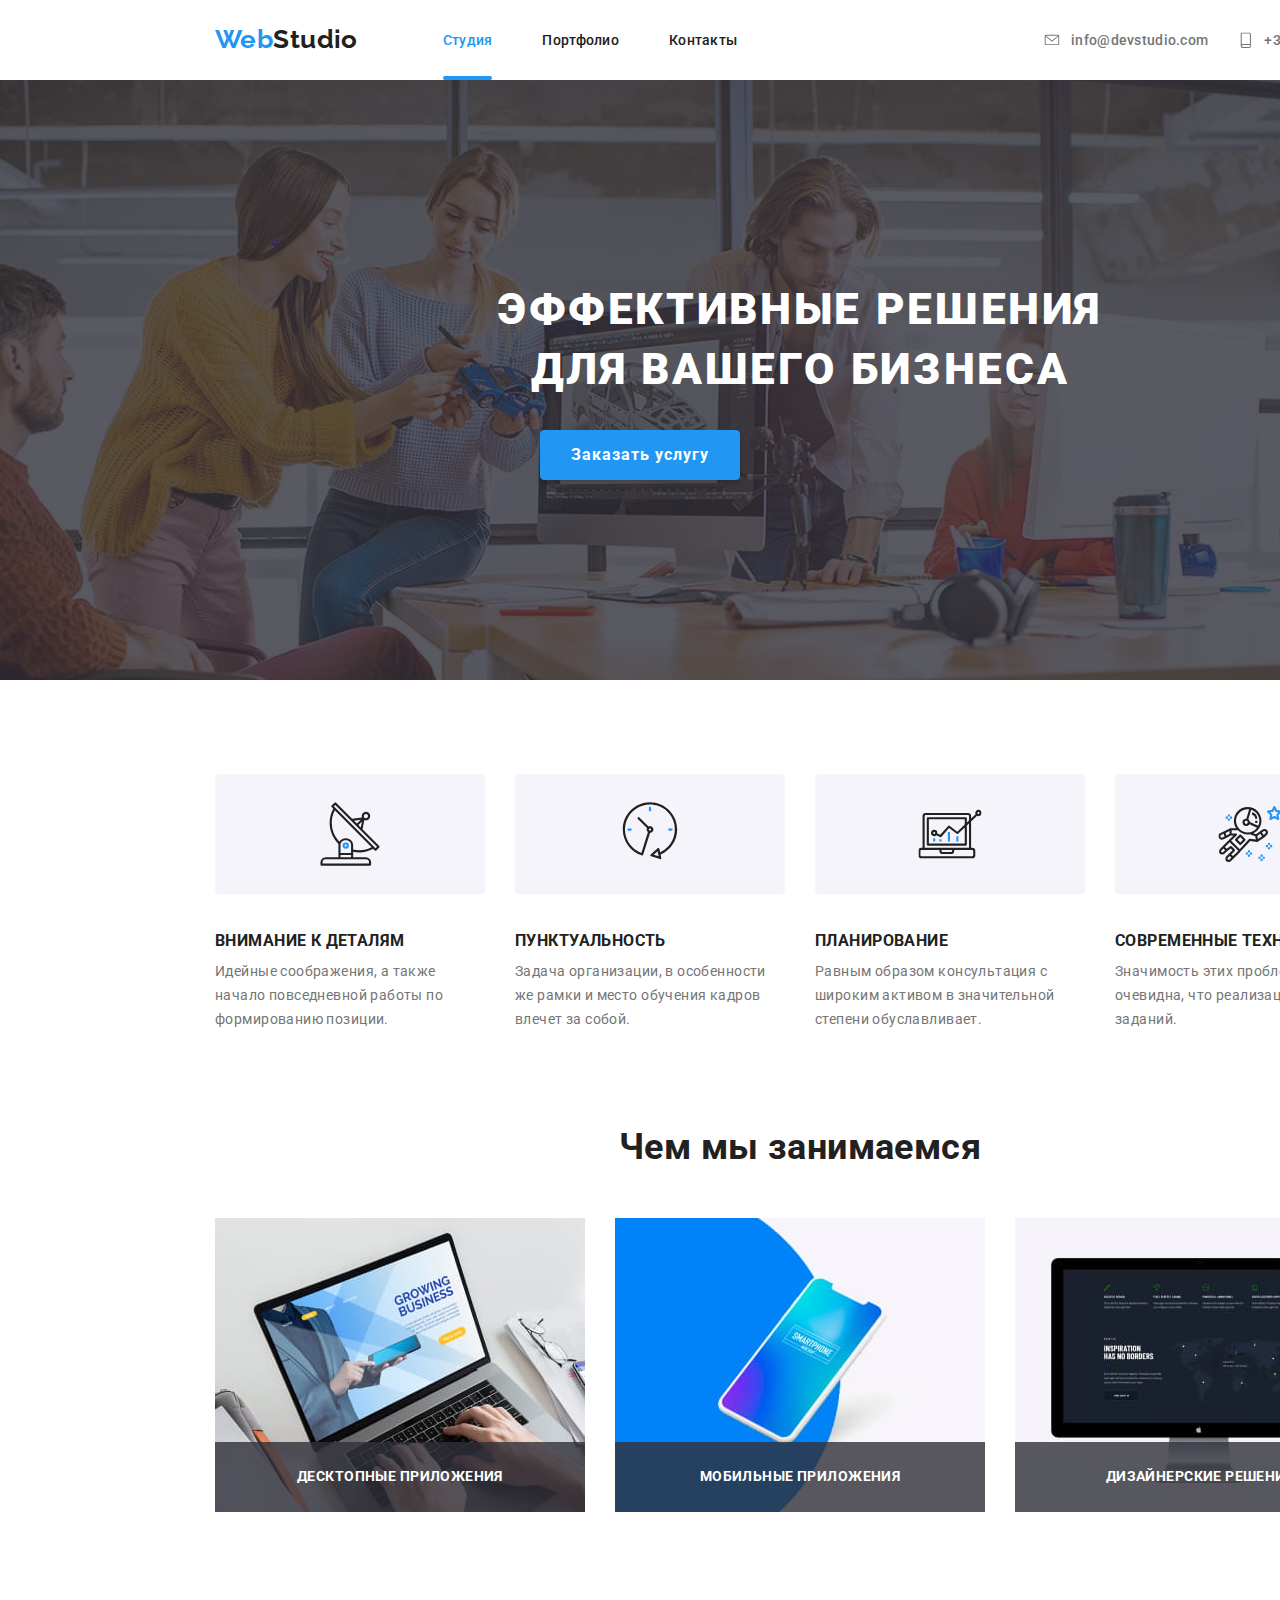
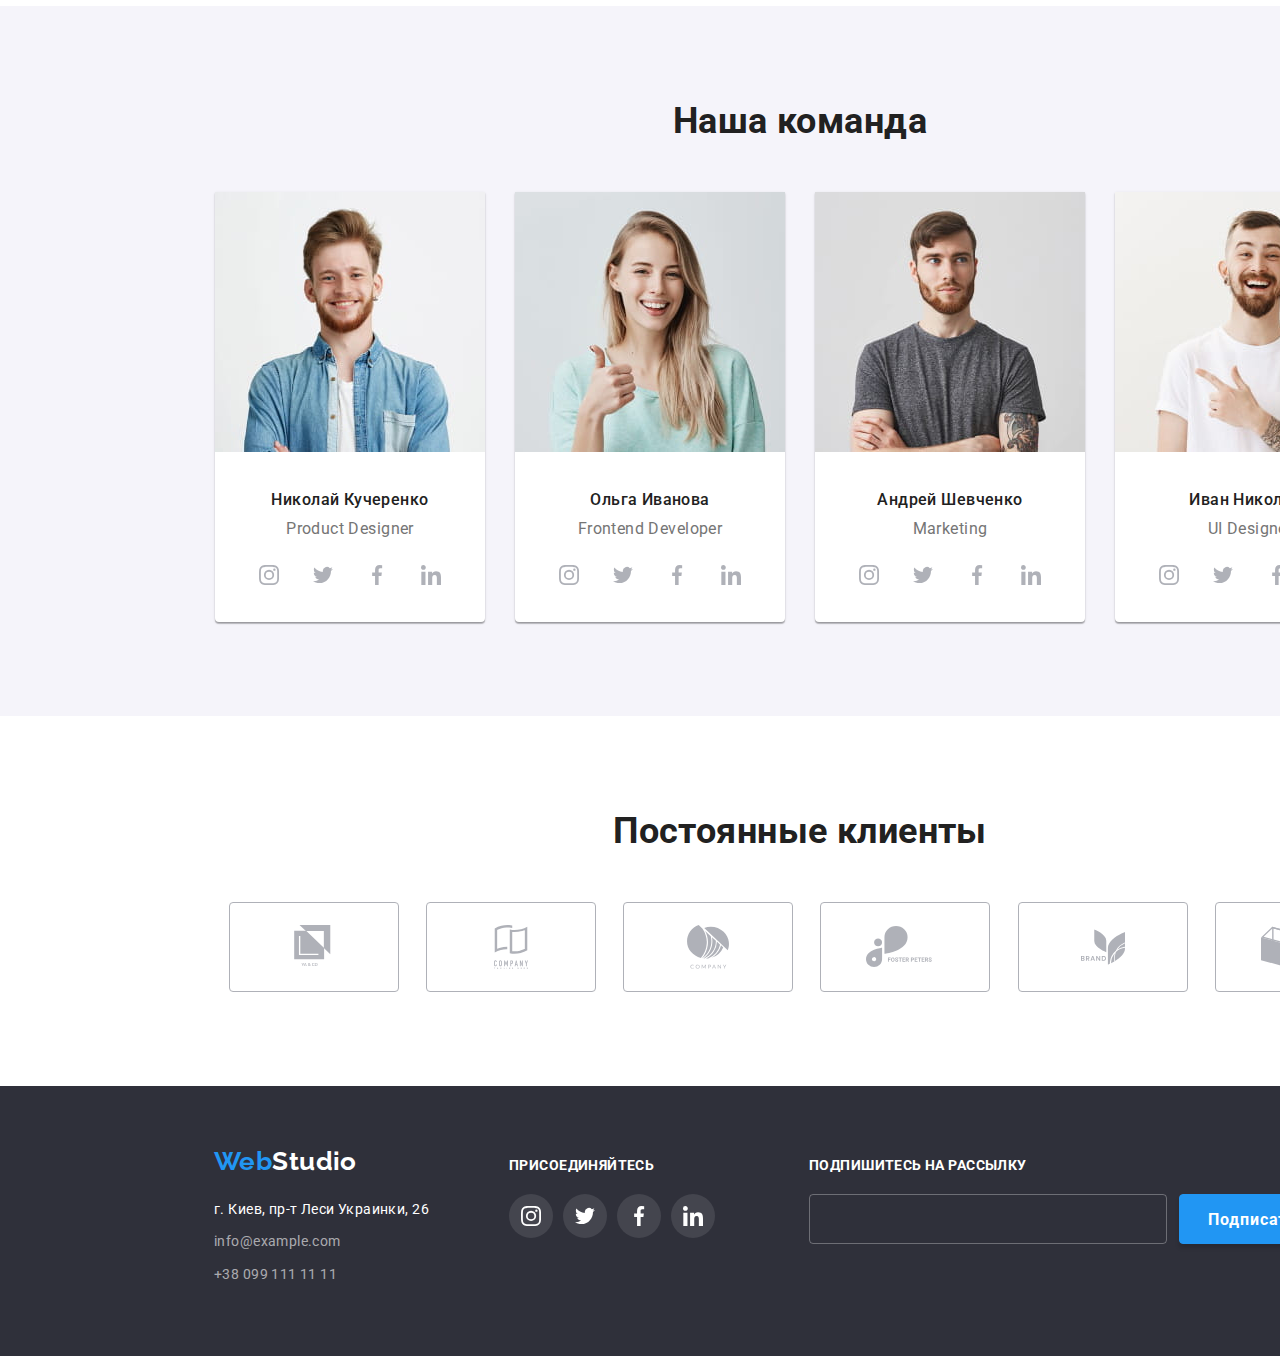
==== commit 36df6417: "Update" ====
--- a/index.html
+++ b/index.html
@@ -73,34 +73,51 @@
           <button class="button primary" data-modal-open>Заказать услугу</button>
           
           <div class="backdrop is-hidden" data-modal>
-            <div class="modal">
-              <button data-modal-close>Закрыть</button>
+            <div class="modal close-button-fixed">
+
+              <button class="close-button" data-modal-close>
+                <svg width="11px" height="11px">
+                  <use href="./images/sprite.svg#icon-vector"></use>
+                </svg>
+              </button>
+              
               <h2 class="modal-title">Оставьте свои данные, мы вам перезвоним</h2>
 
               <form class="form" action="">
 
-                <div class="form-field">
+                <div class="form-field">                  
                   <input type="text" name="user-name" id="name" placeholder="Имя" autofocus />
+                  <svg class="name-icon" width="12px" height="12px">
+                    <use href="./images/sprite.svg#icon-name"></use>
+                  </svg>
                 </div>
 
                 <div class="form-field">
                   <input type="tel" name="user-tel" id="tel" placeholder="Телефон"/>
+                  <svg class="name-icon" width="13px" height="13px">
+                    <use href="./images/sprite.svg#icon-tel"></use>
+                  </svg>
                 </div>
 
                 <div class="form-field">
                   <input type="email" name="user-mail" id="mail" placeholder="Почта" autocomplete="on"/>
+                  <svg class="name-icon" width="15px" height="12px">
+                    <use href="./images/sprite.svg#icon-mail"></use>
+                  </svg>
                 </div>
 
                 <div class="form-field">                  
                   <textarea name="comment" id="comment" cols="30" rows="2" placeholder="Комментарии"></textarea> 
                 </div>
 
-                <div class="form-field"> 
+                <div class="policy-style"> 
                   <input type="checkbox" name="policy" id="policy">
                   <label for="policy">Соглашаюсь с рассылкой и принимаю 
                     <a href="">Условия договора</a> 
-                  </label> 
+                  </label>                   
                 </div>
+
+                <button class="button primary">Отправить</button>
 
               </form>
 
@@ -479,7 +496,7 @@
             <b class="action-title">Подпишитесь на рассылку</b>
             <!--форма заполнения мейла-->            
             <div class="form-style">
-              <span class="form"></span>
+              <span class="form-sign"></span>
               <a href="" class="button secondary">Подписаться
                 <svg class="button-plane" width="24px" height="24px">
                   <use href="./images/sprite.svg#icon-plane"></use>
--- a/css/styles.css
+++ b/css/styles.css
@@ -364,13 +364,14 @@
     justify-content: center;
 
     cursor: pointer;
-    transform: scale(1);
-    transition: transform 250ms var(--cubic);
+    
+    transition: background-color 250ms var(--cubic), box-shadow 250ms var(--cubic);
 }
 
 .button:hover,
 .button:focus {    
-    transform: scale(1.02);
+    background-color: #188CE8;
+    box-shadow: 0px 4px 4px rgba(0, 0, 0, 0.15);
 }
 
 .button.primary {    
@@ -901,7 +902,7 @@
     display: flex;
 }
 
-.sign .form {
+.sign .form-sign {
     display: block;
     width: 358px;
     height: 50px;
@@ -1180,6 +1181,8 @@
 }
 
 .modal-title {
+    padding: 0;
+    margin-top: 0;
     margin-bottom: 30px;
 
     font-weight: 700;
@@ -1197,29 +1200,123 @@
     margin-right: auto;
     margin-top: 0;    
 
-    outline: 1px solid hotpink;
+    /* outline: 1px solid hotpink; */
+}
+
+.form-field {
+    position: relative;
+    width: 100%;   
+}
+
+.form-field .name-icon {
+    position: absolute;
+    left: 19px;
+    top: 14px;
+    margin-right: 11px;
+    
+    fill: #212121;
+    transition: fill 250ms var(--cubic);
+}
+
+.form-field:hover .name-icon,
+.form-field:focus .name-icon {
+    fill: var(--accent-color);    
 }
 
 .form-field input,
 .form-field textarea {
-    width: 100%;  
-    height: 40px;
-    margin: 0 0 28px 0;    
-    padding: 12px;
+    width: 100%;   
+    height: 40px;   
+    margin: 0 0 28px 0;
+    padding: 12px 42px;
 
     border: 1px solid rgba(33, 33, 33, 0.2);
     border-radius: 4px;
-}
-
-.form-field input::placeholder,
-.form-field textarea::placeholder {
-    letter-spacing: 0.01em;
-    color: var(--primary-text-color);    
+
+    cursor: pointer;
+    transition: border-color 250ms var(--cubic);
 }
 
 .form-field textarea {
     height: 120px;
     padding: 12px 16px;
+    margin-bottom: 20px;
     resize: none;
 }
 
+.form-field input:hover,
+.form-field input:focus,
+.form-field textarea:hover,
+.form-field textarea:focus {
+    border-color: var(--accent-color);
+}
+
+.form-field input::placeholder,
+.form-field textarea::placeholder {    
+    letter-spacing: 0.01em;
+    line-height: 1.14; 
+
+    transition: color 250ms var(--cubic), font-size 250ms var(--cubic);
+}
+
+.form-field input:hover::placeholder,
+.form-field textarea:hover::placeholder,
+.form-field input:focus::placeholder,
+.form-field textarea:focus::placeholder {
+    color: var(--accent-color);
+    font-size: 12px;
+    line-height: 1.16;
+    letter-spacing: 0.01em;
+}
+
+.policy-style {
+    display: flex;
+    align-items: center;
+    justify-content: center;
+    margin-bottom: 20px;    
+    /* cursor: pointer; */
+}
+
+.policy-style label {
+    margin-left: 9px;
+    padding: 0;
+    text-align: center;
+
+    cursor: pointer;
+}
+
+.form button.primary {
+    margin-bottom: 0;
+}
+
+.close-button {
+    position: absolute;
+    right: 8px;
+    top: 8px;
+    content: "";     
+  
+    width: 30px;
+    height: 30px;
+    
+    border: 1px solid rgba(0, 0, 0, 0.1);
+    border-radius: 50%;
+    background-color: var(--primary-white-color);
+    background-repeat: no-repeat;
+    background-position: center;  
+   
+    fill: #000000;
+    
+    /* transition: fill 250ms var(--cubic); */
+
+    cursor: pointer;
+}
+
+.close-button:hover,
+.close-button:focus {
+    fill: var(--accent-color);
+}
+
+.policy-style a {
+    color: var(--accent-color);
+}
+
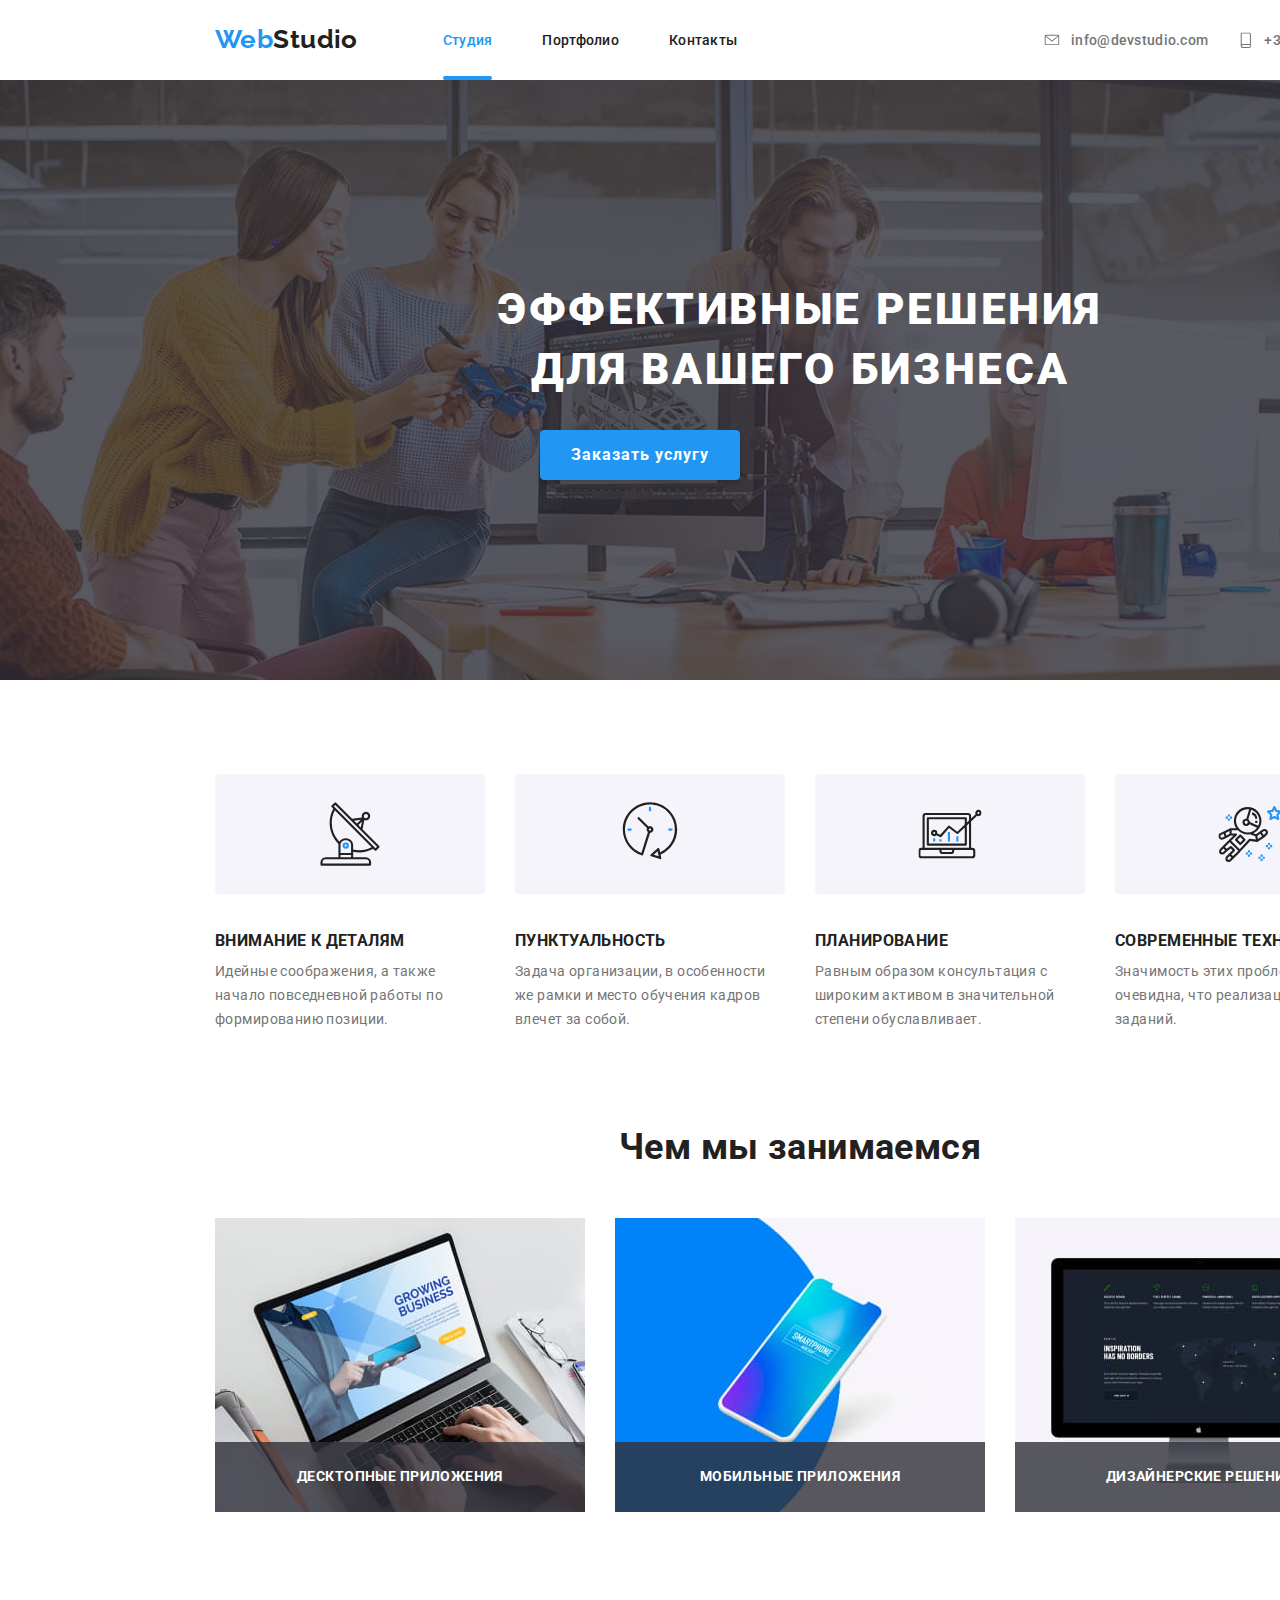
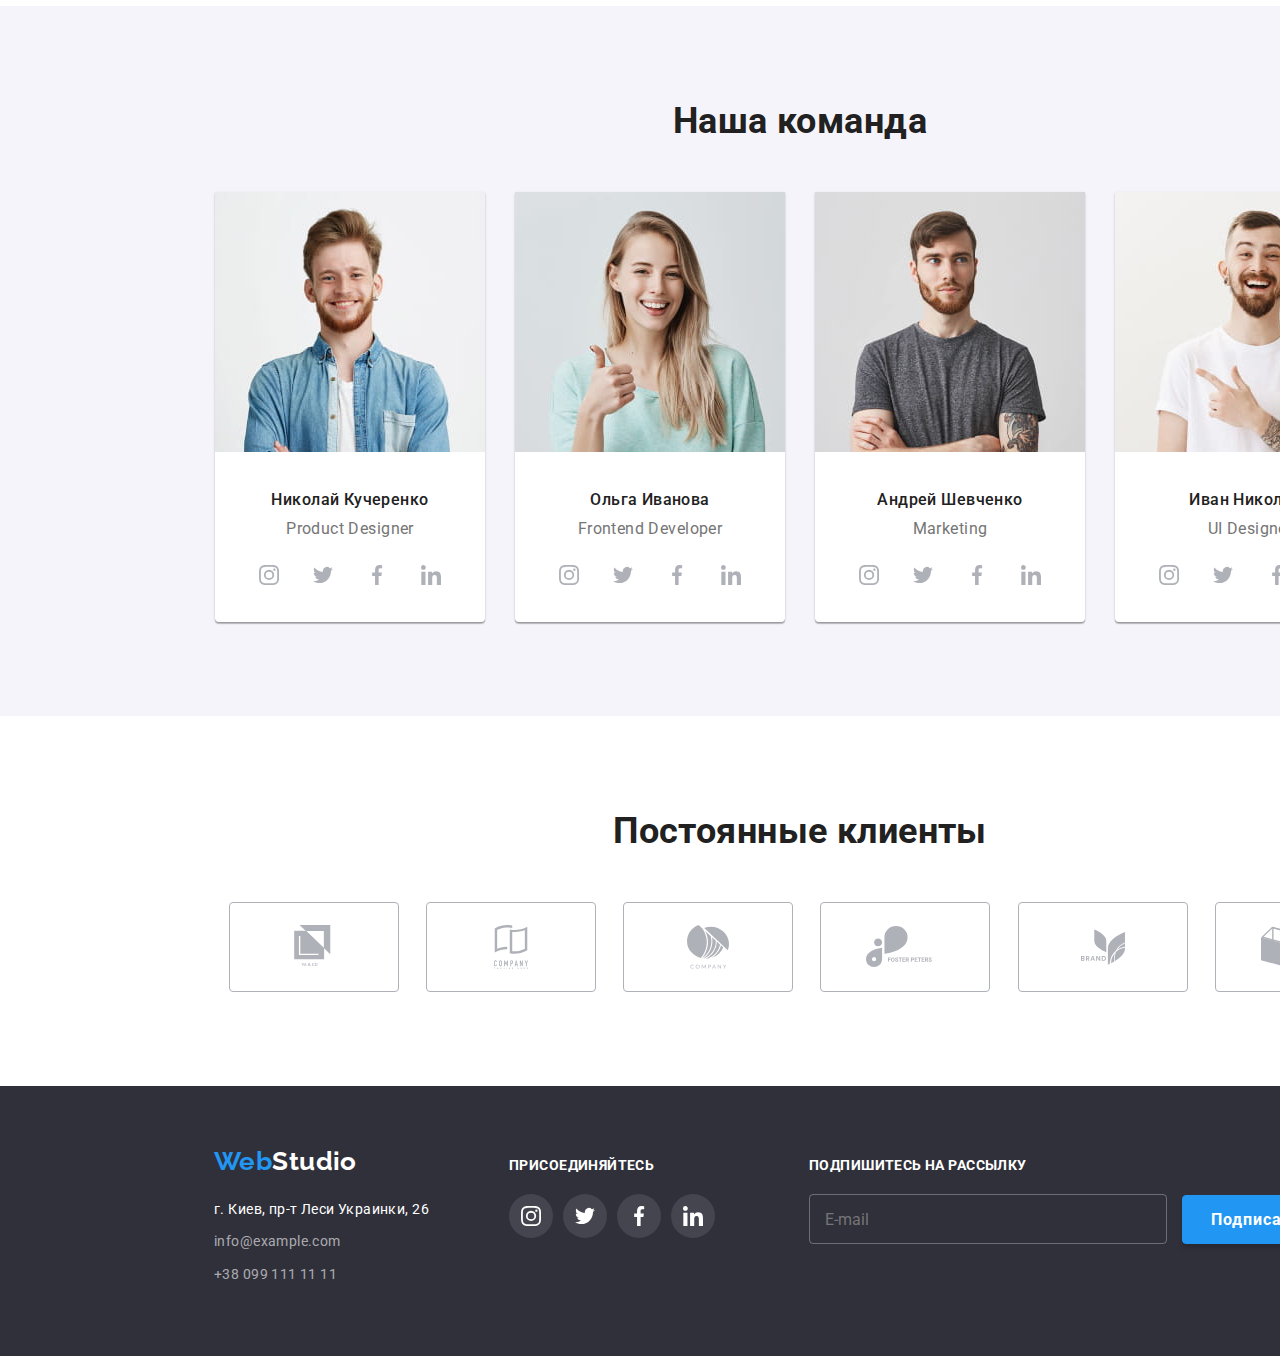
==== commit 26298d6f: "Update" ====
--- a/index.html
+++ b/index.html
@@ -83,10 +83,10 @@
               
               <h2 class="modal-title">Оставьте свои данные, мы вам перезвоним</h2>
 
-              <form class="form" action="">
+              <form class="form js-speaker-form">
 
                 <div class="form-field">                  
-                  <input type="text" name="user-name" id="name" placeholder="Имя" autofocus />
+                  <input type="text" name="user-name" id="name" placeholder="Имя"/>
                   <svg class="name-icon" width="12px" height="12px">
                     <use href="./images/sprite.svg#icon-name"></use>
                   </svg>
@@ -494,14 +494,16 @@
   
           <div class="sign">
             <b class="action-title">Подпишитесь на рассылку</b>
-            <!--форма заполнения мейла-->            
+            <!--форма заполнения мейла-->
             <div class="form-style">
-              <span class="form-sign"></span>
+              <input type="email" name="user-mail" id="mail" placeholder="E-mail" autocomplete="on"/>
+            
               <a href="" class="button secondary">Подписаться
                 <svg class="button-plane" width="24px" height="24px">
                   <use href="./images/sprite.svg#icon-plane"></use>
                 </svg>                
-              </a>
+              </a>                
+            
             </div>
             
           </div>
@@ -513,6 +515,7 @@
     </section>
    
     <script src="./js/modal.js"></script>
+    <script src="./js/form.js"></script>
   </body>
 
 </html>
--- a/css/styles.css
+++ b/css/styles.css
@@ -898,22 +898,36 @@
     color: var(--accent-color);
 } */
 
-.form-style {
-    display: flex;
-}
-
-.sign .form-sign {
-    display: block;
+.form-style input {
+    /* display: flex; */
+    /* display: block; */
     width: 358px;
     height: 50px;
     border: 1px solid rgba(255, 255, 255, 0.3);
-    border-radius: 4px;
-
+    border-radius: 4px;    
+
+    padding: 15px;
     margin-top: 0;
     margin-bottom: 94px;
     margin-right: 12px;
 
-}
+    font-size: 16px;
+    line-height: 1.25; 
+    color: rgba(255, 255, 255, 0.6);
+
+    background-color: inherit;    
+    cursor: pointer;
+}
+
+/* .form-style input::placeholder {
+    margin: 15 16;
+    font-size: 16px;
+    line-height: 1.25; 
+    align-items: center;    
+    justify-content: center;
+
+    color: rgba(255, 255, 255, 0.6);
+} */
 
 .button-plane {    
     margin-left: 10px;
